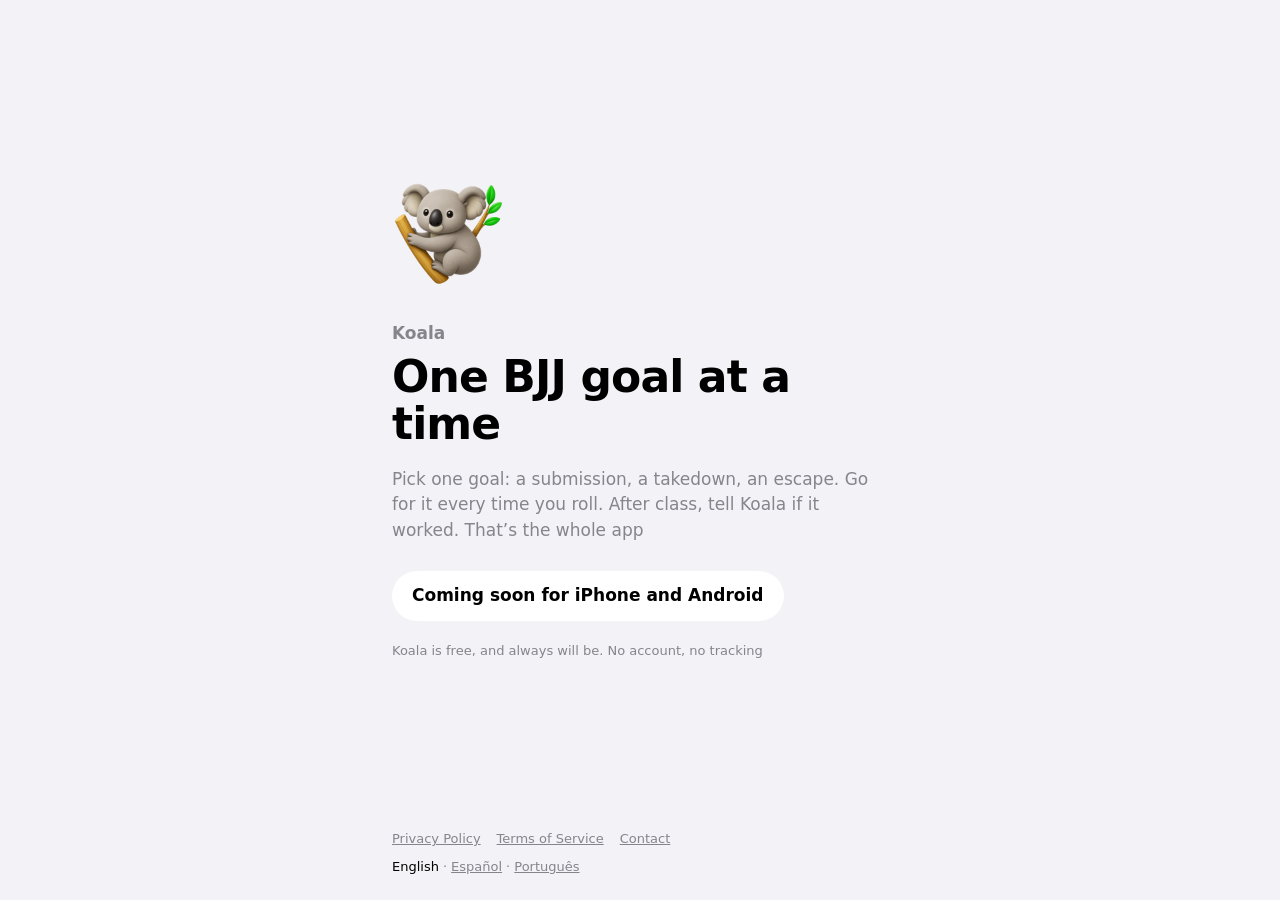
==== index.html @ 5efffdac "Publish Koala's site" ====
<!doctype html>
<html lang="en">
<head>
<meta charset="utf-8">
<meta name="viewport" content="width=device-width, initial-scale=1">
<title>Koala: one BJJ goal at a time</title>
<meta name="description" content="Pick one goal: a submission, a takedown, an escape. Go for it every time you roll. After class, tell Koala if it worked. That’s the whole app">
<meta name="color-scheme" content="light dark">
<link rel="icon" href="favicon.png">
<link rel="stylesheet" href="style.css">
</head>
<body>
<main class="landing">
<img class="koala" src="koala.png" alt="" width="140" height="140">
<p class="name">Koala</p>
<h1>One BJJ goal at a time</h1>
<p class="pitch">Pick one goal: a submission, a takedown, an escape. Go for it every time you roll. After class, tell Koala if it worked. That’s the whole app</p>
<p class="soon">Coming soon for iPhone and Android</p>
<p class="free">Koala is free, and always will be. No account, no tracking</p>
</main>
<footer>
<nav>
<a href="privacy.html">Privacy Policy</a>
<a href="terms.html">Terms of Service</a>
<a href="mailto:davidstanete@gmail.com">Contact</a>
</nav>
<nav><span aria-current="true">English</span> · <a href="es/index.html" lang="es">Español</a> · <a href="pt/index.html" lang="pt">Português</a></nav>
</footer>
</body>
</html>
---- style.css ----
:root {
  --background: #f2f2f7;
  --card: #ffffff;
  --text: #000000;
  --secondary: rgba(60, 60, 67, 0.6);
}
@media (prefers-color-scheme: dark) {
  :root {
    --background: #000000;
    --card: #1c1c1e;
    --text: #ffffff;
    --secondary: rgba(235, 235, 245, 0.6);
  }
}
* { box-sizing: border-box; }
body {
  margin: 0;
  min-height: 100vh;
  display: flex;
  flex-direction: column;
  background: var(--background);
  color: var(--text);
  font: 17px/1.5 -apple-system, BlinkMacSystemFont, 'SF Pro Text', system-ui, sans-serif;
  -webkit-font-smoothing: antialiased;
}
main {
  flex: 1;
  width: 100%;
  max-width: 34rem;
  margin: 0 auto;
  padding: 3rem 1.5rem 2rem;
}
a { color: inherit; }
h1 {
  margin: 0;
  font: 800 2.75rem/1.05 -apple-system, 'SF Pro Display', system-ui, sans-serif;
  letter-spacing: -0.02em;
}
.landing {
  display: flex;
  flex-direction: column;
  justify-content: center;
  gap: 1.25rem;
}
.koala { margin-left: -1rem; }
.name { margin: 0 0 -0.75rem; font-weight: 600; color: var(--secondary); }
.pitch { margin: 0; color: var(--secondary); }
.soon {
  margin: 0.5rem 0 0;
  align-self: flex-start;
  padding: 0.75rem 1.25rem;
  border-radius: 999px;
  background: var(--card);
  font-weight: 600;
}
.free { margin: 0; font-size: 0.8125rem; color: var(--secondary); }
.legal h1 { font-size: 2rem; margin-bottom: 0.5rem; }
.legal h2 { margin: 2rem 0 0.25rem; font-size: 1.0625rem; font-weight: 600; }
.legal p { margin: 0 0 0.75rem; }
.legal .updated { color: var(--secondary); font-size: 0.9375rem; }
.legal .home { display: inline-block; margin-left: -0.375rem; }
footer {
  width: 100%;
  max-width: 34rem;
  margin: 0 auto;
  padding: 1.5rem;
  display: flex;
  flex-direction: column;
  gap: 0.5rem;
  font-size: 0.8125rem;
  color: var(--secondary);
}
footer nav { display: flex; flex-wrap: wrap; gap: 0.25rem 1rem; }
footer nav:last-child { gap: 0.25rem; }
footer [aria-current] { color: var(--text); }
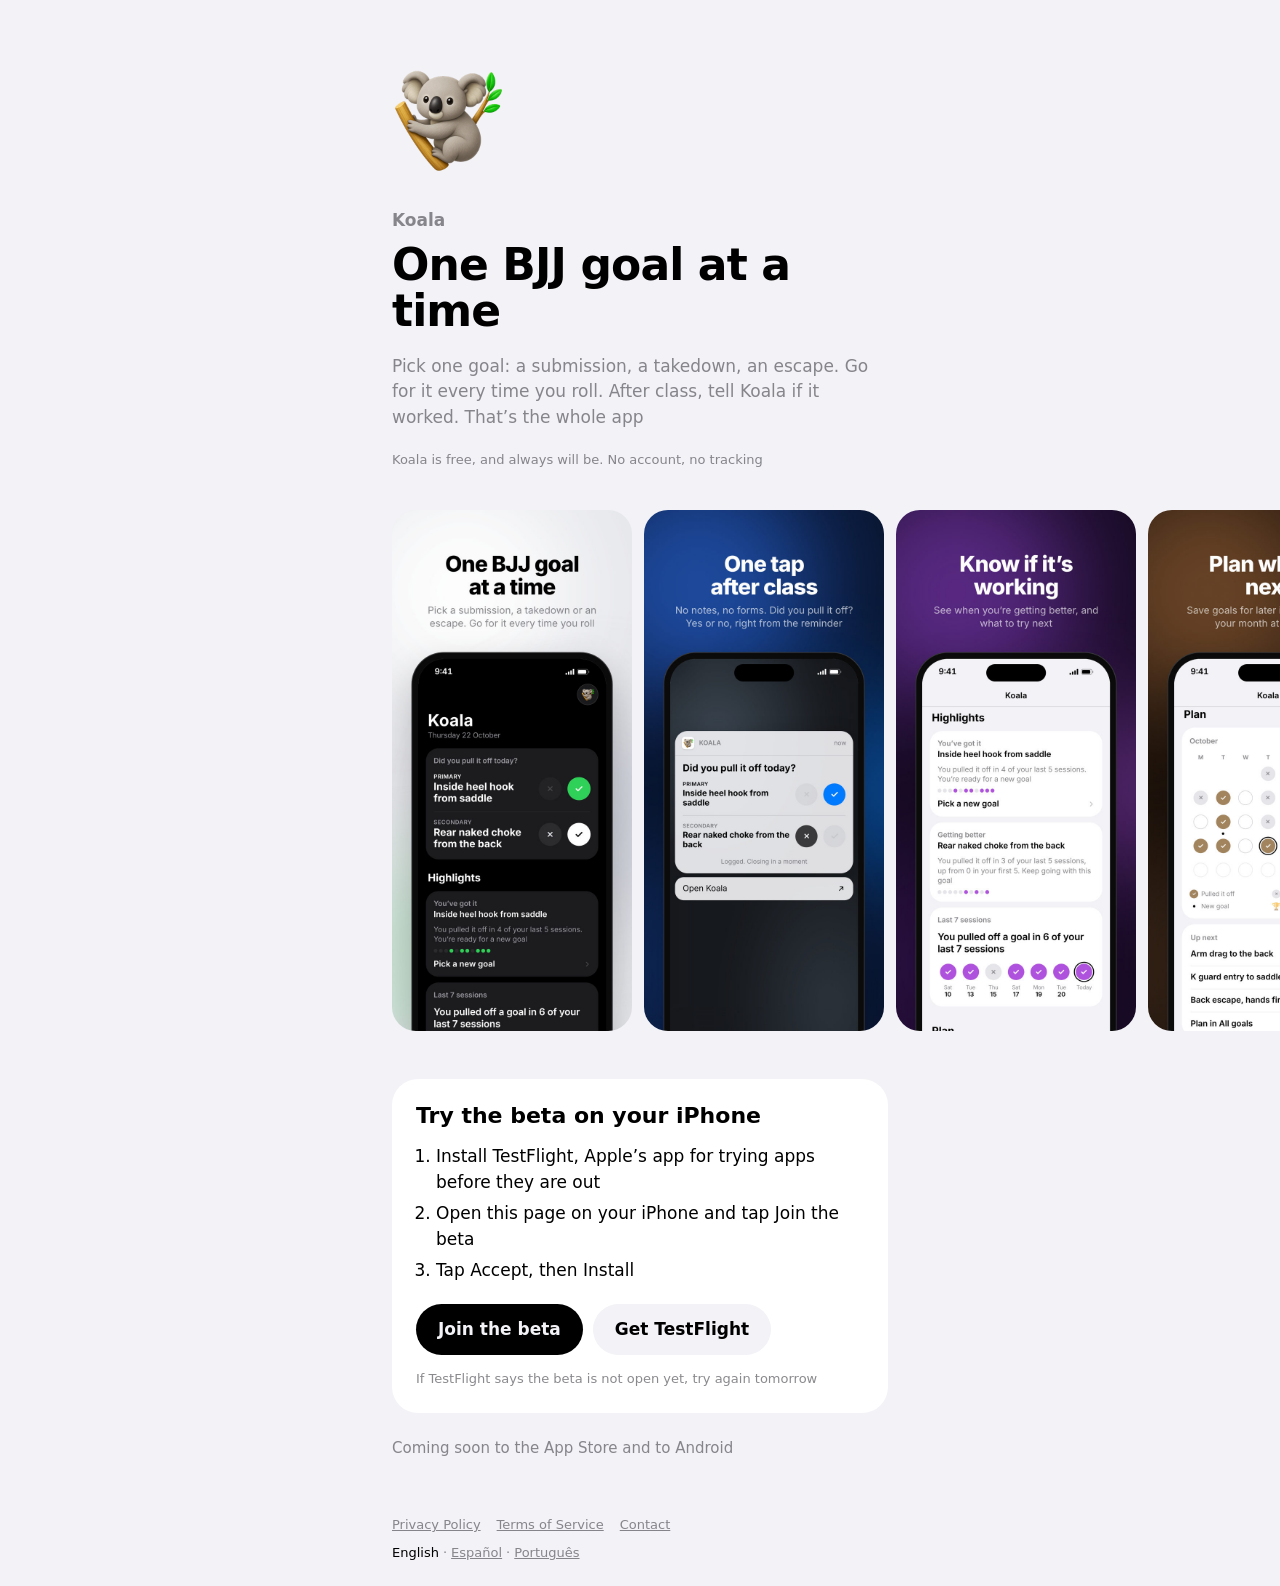
==== commit 52bdcd36: "Show the app and how to join the beta" ====
--- a/index.html
+++ b/index.html
@@ -15,8 +15,32 @@
 <p class="name">Koala</p>
 <h1>One BJJ goal at a time</h1>
 <p class="pitch">Pick one goal: a submission, a takedown, an escape. Go for it every time you roll. After class, tell Koala if it worked. That’s the whole app</p>
-<p class="soon">Coming soon for iPhone and Android</p>
 <p class="free">Koala is free, and always will be. No account, no tracking</p>
+</main>
+<div class="gallery">
+<img src="screenshots/en/01.jpg" alt="Koala, screenshot 1 of 7" width="660" height="1434" loading="lazy">
+<img src="screenshots/en/02.jpg" alt="Koala, screenshot 2 of 7" width="660" height="1434" loading="lazy">
+<img src="screenshots/en/03.jpg" alt="Koala, screenshot 3 of 7" width="660" height="1434" loading="lazy">
+<img src="screenshots/en/04.jpg" alt="Koala, screenshot 4 of 7" width="660" height="1434" loading="lazy">
+<img src="screenshots/en/05.jpg" alt="Koala, screenshot 5 of 7" width="660" height="1434" loading="lazy">
+<img src="screenshots/en/06.jpg" alt="Koala, screenshot 6 of 7" width="660" height="1434" loading="lazy">
+<img src="screenshots/en/07.jpg" alt="Koala, screenshot 7 of 7" width="660" height="1434" loading="lazy">
+</div>
+<main class="more">
+<section class="beta">
+<h2>Try the beta on your iPhone</h2>
+<ol>
+<li>Install TestFlight, Apple’s app for trying apps before they are out</li>
+<li>Open this page on your iPhone and tap Join the beta</li>
+<li>Tap Accept, then Install</li>
+</ol>
+<p class="buttons">
+<a class="button" href="https://testflight.apple.com/join/UkyRSGuX">Join the beta</a>
+<a class="button quiet" href="https://apps.apple.com/app/testflight/id899247664">Get TestFlight</a>
+</p>
+<p class="note">If TestFlight says the beta is not open yet, try again tomorrow</p>
+</section>
+<p class="soon">Coming soon to the App Store and to Android</p>
 </main>
 <footer>
 <nav>
--- a/style.css
+++ b/style.css
@@ -37,22 +37,46 @@
   letter-spacing: -0.02em;
 }
 .landing {
+  flex: none;
   display: flex;
   flex-direction: column;
-  justify-content: center;
   gap: 1.25rem;
 }
+.more { padding-top: 2rem; display: flex; flex-direction: column; gap: 1.5rem; }
+.gallery {
+  display: flex;
+  gap: 0.75rem;
+  overflow-x: auto;
+  scroll-snap-type: x mandatory;
+  padding: 0.5rem max(1.5rem, calc((100vw - 31rem) / 2)) 1rem;
+  scrollbar-width: none;
+}
+.gallery::-webkit-scrollbar { display: none; }
+.gallery img {
+  flex: none;
+  width: 15rem;
+  height: auto;
+  border-radius: 1.5rem;
+  scroll-snap-align: center;
+}
+.beta { padding: 1.25rem 1.5rem 1.5rem; border-radius: 1.625rem; background: var(--card); }
+.beta h2 { margin: 0 0 0.75rem; font-size: 1.375rem; font-weight: 700; }
+.beta ol { margin: 0; padding-left: 1.25rem; display: flex; flex-direction: column; gap: 0.375rem; }
+.buttons { margin: 1.25rem 0 0; display: flex; flex-wrap: wrap; gap: 0.625rem; }
+.button {
+  padding: 0.8125rem 1.375rem;
+  border-radius: 999px;
+  background: var(--text);
+  color: var(--background);
+  font-weight: 600;
+  text-decoration: none;
+}
+.button.quiet { background: var(--background); color: var(--text); }
+.note { margin: 0.875rem 0 0; font-size: 0.8125rem; color: var(--secondary); }
 .koala { margin-left: -1rem; }
 .name { margin: 0 0 -0.75rem; font-weight: 600; color: var(--secondary); }
 .pitch { margin: 0; color: var(--secondary); }
-.soon {
-  margin: 0.5rem 0 0;
-  align-self: flex-start;
-  padding: 0.75rem 1.25rem;
-  border-radius: 999px;
-  background: var(--card);
-  font-weight: 600;
-}
+.soon { margin: 0; font-size: 0.9375rem; color: var(--secondary); }
 .free { margin: 0; font-size: 0.8125rem; color: var(--secondary); }
 .legal h1 { font-size: 2rem; margin-bottom: 0.5rem; }
 .legal h2 { margin: 2rem 0 0.25rem; font-size: 1.0625rem; font-weight: 600; }
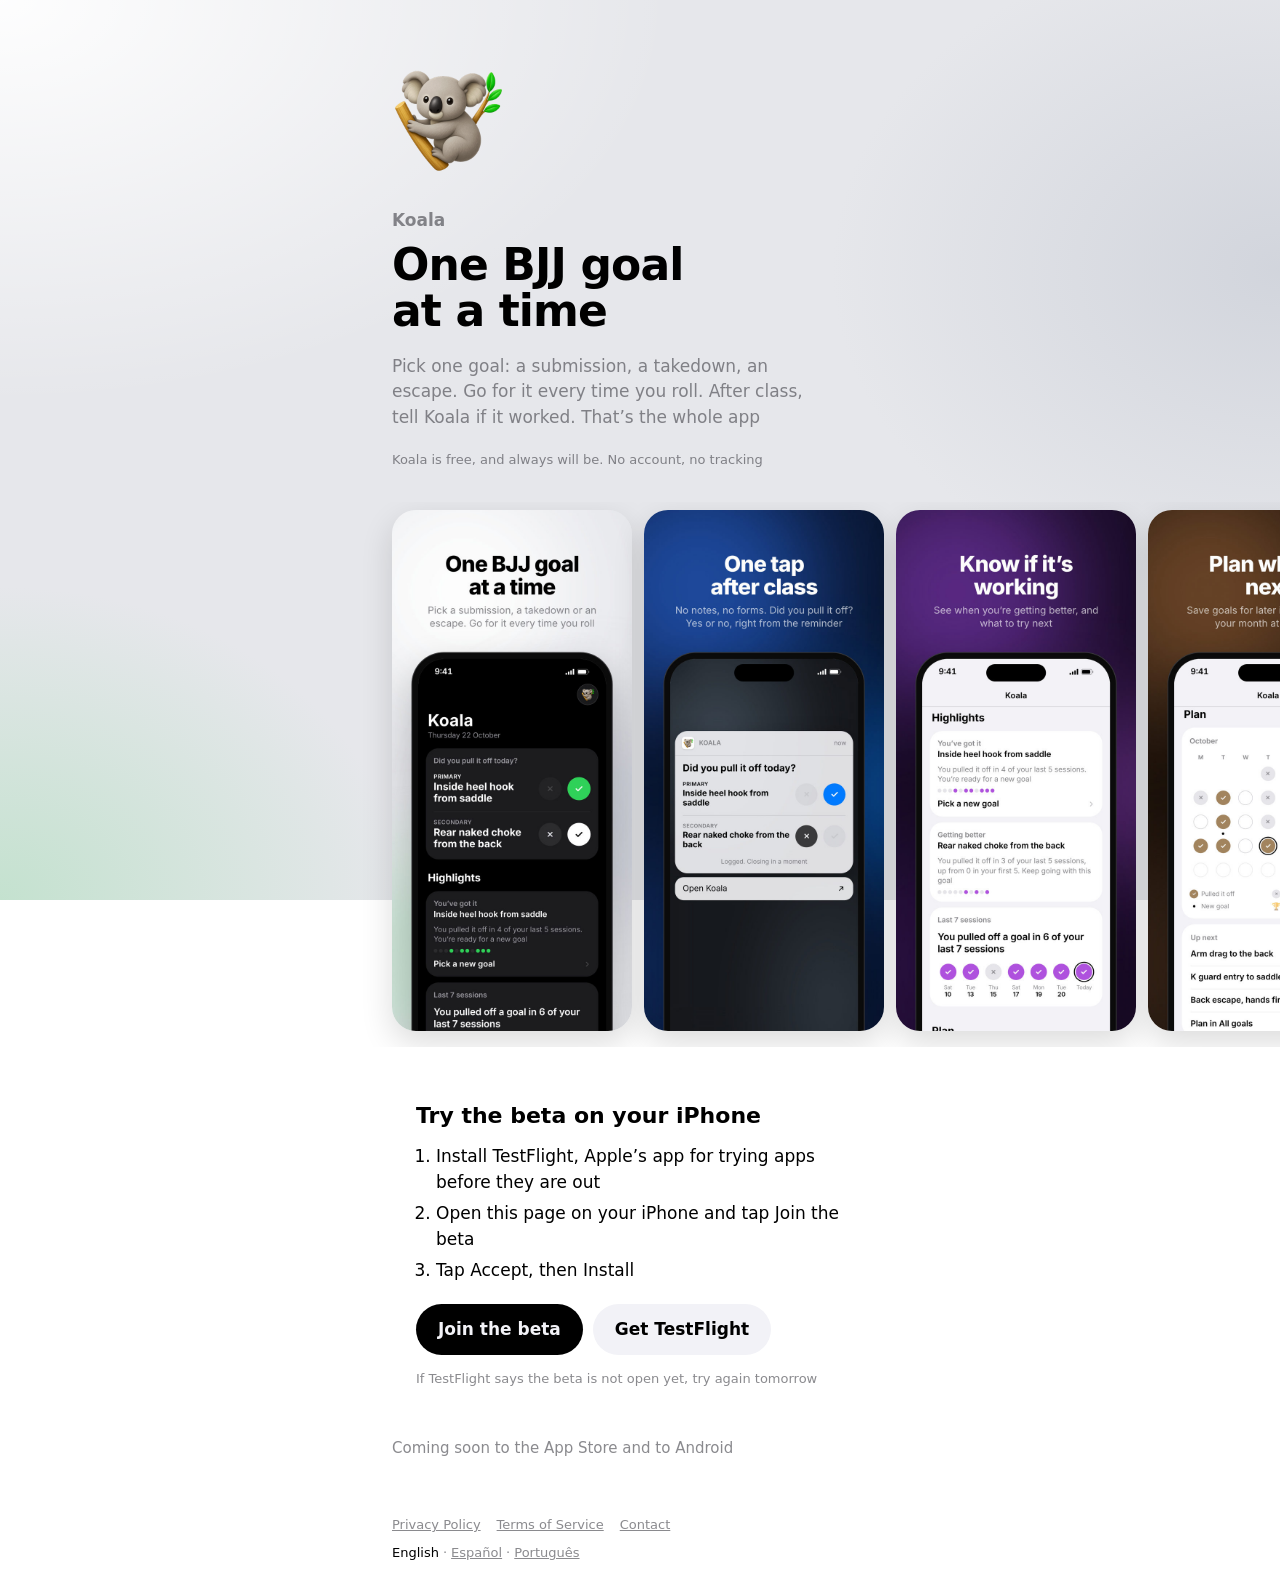
==== commit 87edef0e: "Polish the landing page" ====
--- a/index.html
+++ b/index.html
@@ -6,10 +6,19 @@
 <title>Koala: one BJJ goal at a time</title>
 <meta name="description" content="Pick one goal: a submission, a takedown, an escape. Go for it every time you roll. After class, tell Koala if it worked. That’s the whole app">
 <meta name="color-scheme" content="light dark">
+<meta property="og:type" content="website">
+<meta property="og:site_name" content="Koala">
+<meta property="og:title" content="Koala: one BJJ goal at a time">
+<meta property="og:description" content="Pick one goal: a submission, a takedown, an escape. Go for it every time you roll. After class, tell Koala if it worked. That’s the whole app">
+<meta property="og:image" content="https://stanete.github.io/koala-bjj/share.jpg">
+<meta property="og:image:width" content="1024">
+<meta property="og:image:height" content="500">
+<meta name="twitter:card" content="summary_large_image">
 <link rel="icon" href="favicon.png">
+<link rel="apple-touch-icon" href="apple-touch-icon.png">
 <link rel="stylesheet" href="style.css">
 </head>
-<body>
+<body class="home">
 <main class="landing">
 <img class="koala" src="koala.png" alt="" width="140" height="140">
 <p class="name">Koala</p>
--- a/style.css
+++ b/style.css
@@ -23,6 +23,29 @@
   font: 17px/1.5 -apple-system, BlinkMacSystemFont, 'SF Pro Text', system-ui, sans-serif;
   -webkit-font-smoothing: antialiased;
 }
+/* The soft glow of the store images, in the white belt's colours: light, grey and green. */
+.home::before {
+  content: '';
+  position: fixed;
+  inset: 0;
+  z-index: -1;
+  background:
+    radial-gradient(60rem 36rem at 0% 0%, rgba(255, 255, 255, 0.95), transparent 70%),
+    radial-gradient(40rem 30rem at 100% 30%, rgba(201, 205, 214, 0.7), transparent 70%),
+    radial-gradient(36rem 28rem at 0% 100%, rgba(168, 221, 184, 0.55), transparent 70%),
+    #e6e7eb;
+}
+@media (prefers-color-scheme: dark) {
+  .home::before {
+    background:
+      radial-gradient(60rem 36rem at 0% 0%, rgba(44, 44, 46, 0.9), transparent 70%),
+      radial-gradient(40rem 30rem at 100% 30%, rgba(72, 72, 74, 0.4), transparent 70%),
+      radial-gradient(36rem 28rem at 0% 100%, rgba(48, 209, 88, 0.16), transparent 70%),
+      #050505;
+  }
+}
+.home { background: transparent; }
+h1, .pitch { text-wrap: balance; }
 main {
   flex: 1;
   width: 100%;
@@ -58,6 +81,7 @@
   height: auto;
   border-radius: 1.5rem;
   scroll-snap-align: center;
+  box-shadow: 0 0.75rem 2rem rgba(0, 0, 0, 0.14);
 }
 .beta { padding: 1.25rem 1.5rem 1.5rem; border-radius: 1.625rem; background: var(--card); }
 .beta h2 { margin: 0 0 0.75rem; font-size: 1.375rem; font-weight: 700; }
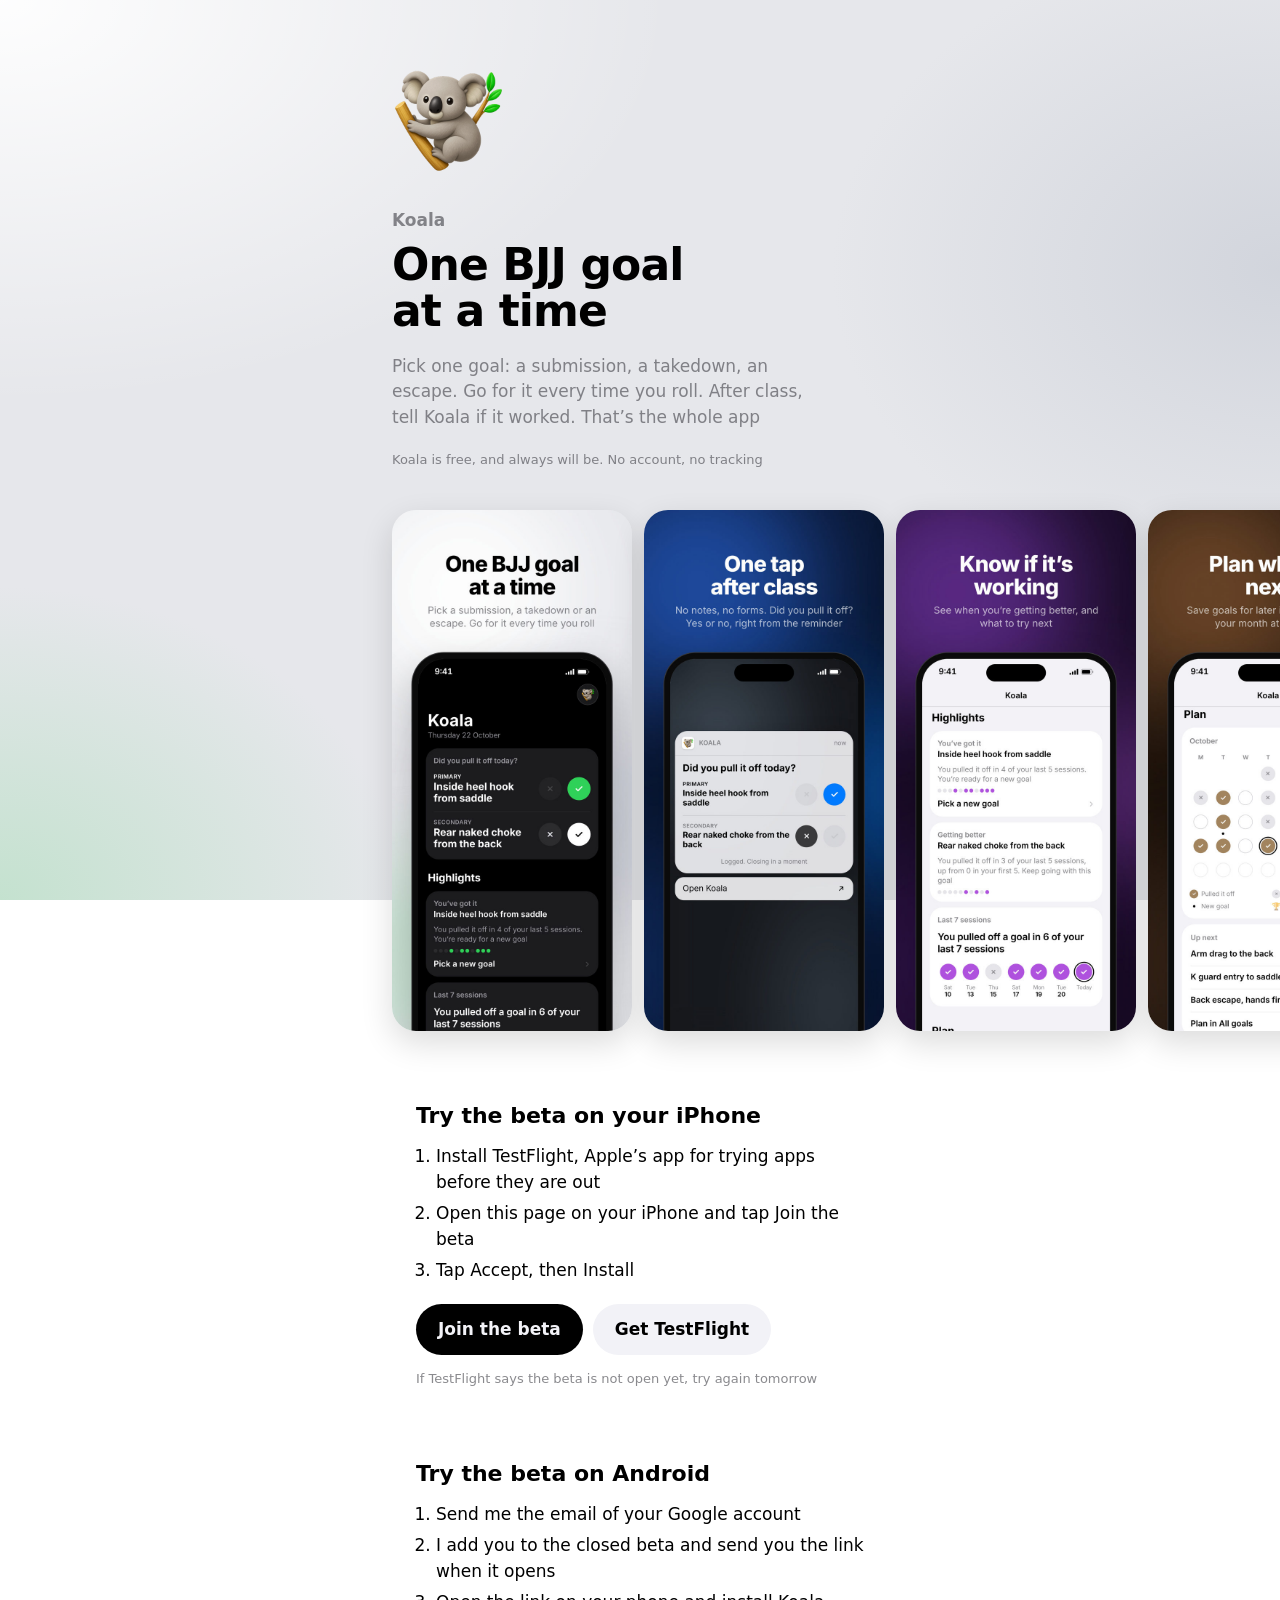
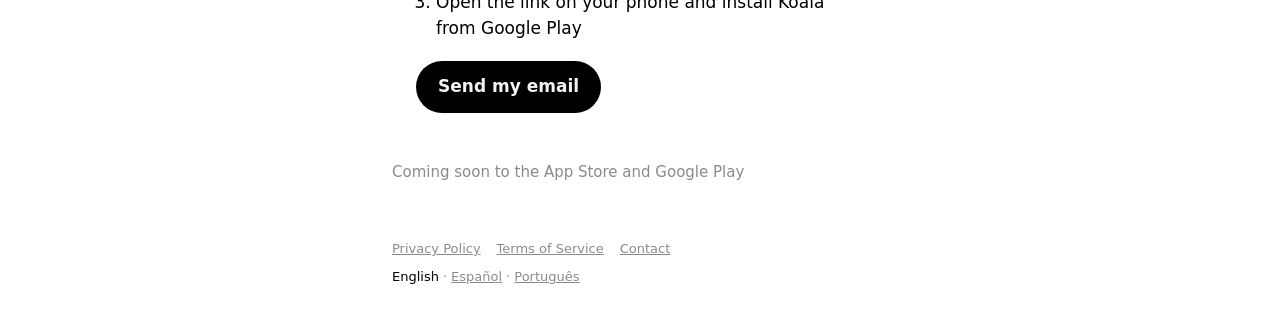
==== commit 674879c2: "Say how to join the Android beta" ====
--- a/index.html
+++ b/index.html
@@ -49,7 +49,18 @@
 </p>
 <p class="note">If TestFlight says the beta is not open yet, try again tomorrow</p>
 </section>
-<p class="soon">Coming soon to the App Store and to Android</p>
+<section class="beta">
+<h2>Try the beta on Android</h2>
+<ol>
+<li>Send me the email of your Google account</li>
+<li>I add you to the closed beta and send you the link when it opens</li>
+<li>Open the link on your phone and install Koala from Google Play</li>
+</ol>
+<p class="buttons">
+<a class="button" href="mailto:davidstanete@gmail.com?subject=Koala%20beta%20on%20Android&amp;body=Hi%20David%2C%20add%20me%20to%20the%20Koala%20beta%20on%20Android.%20The%20email%20of%20my%20Google%20account%20is%3A%20">Send my email</a>
+</p>
+</section>
+<p class="soon">Coming soon to the App Store and Google Play</p>
 </main>
 <footer>
 <nav>
--- a/style.css
+++ b/style.css
@@ -71,7 +71,8 @@
   gap: 0.75rem;
   overflow-x: auto;
   scroll-snap-type: x mandatory;
-  padding: 0.5rem max(1.5rem, calc((100vw - 31rem) / 2)) 1rem;
+  padding: 1.5rem max(1.5rem, calc((100vw - 31rem) / 2)) 3.5rem;
+  margin: -1rem 0 -2.5rem;
   scrollbar-width: none;
 }
 .gallery::-webkit-scrollbar { display: none; }
